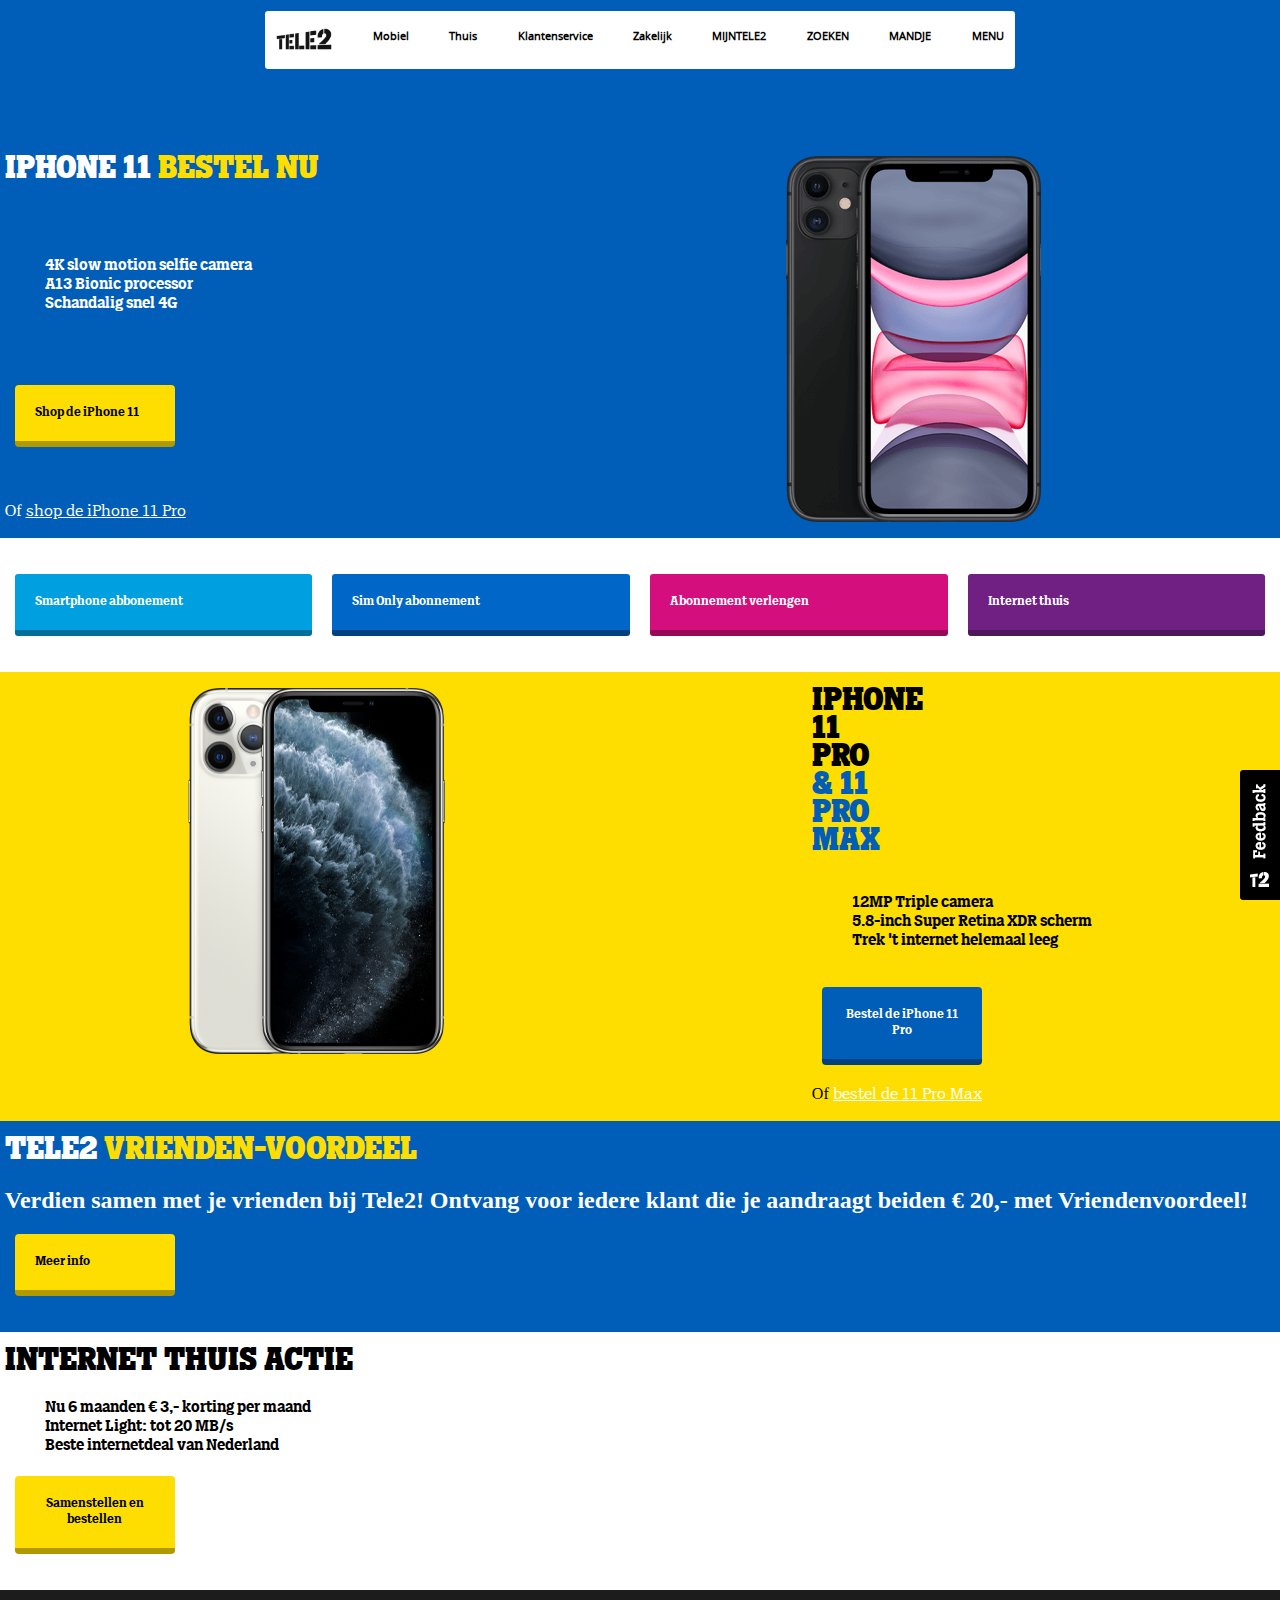
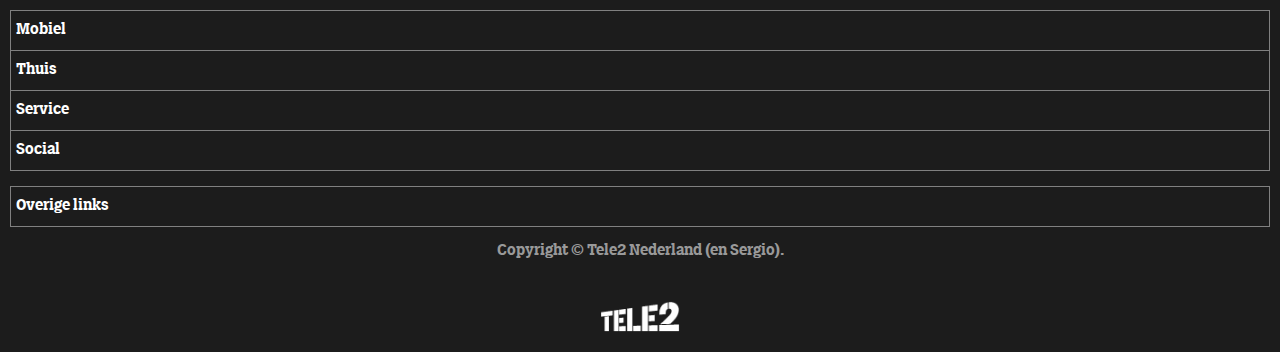
==== index.html @ 1129209d "Add files via upload" ====
<!DOCTYPE html>
<html lang="nl">
<head>
	<title>Tele2: Alles voor mobiel, vaste telefonie, internet & TV</title>
	<meta name="viewport" content="width=device-width, initial-scale=1.0">
	<link rel="stylesheet" type="text/css" href="css/style.css">
	<link rel="stylesheet" href="https://cdnjs.cloudflare.com/ajax/libs/font-awesome/5.11.2/css/all.min.css" integrity="sha256-+N4/V/SbAFiW1MPBCXnfnP9QSN3+Keu+NlB+0ev/YKQ=" crossorigin="anonymous" />
	<link rel="icon" type="image/png" href="images/favicon-16x16.png" sizes="16x16">
</head>
<body>
	<img src="images/feedback.png" alt="Feedback">
	<header>
		<nav>
			<!-- DESKTOP/MOBILE VERSION -->
			<ul>
				<li><img src="images/tele2.png" alt="Logo"></li>
				<li class="mobilehead"><a>Mobiel</a></li>
				<li class="mobilehead"><a>Thuis</a></li>
				<li class="mobilehead"><a>Klantenservice</a></li>
				<li class="mobilehead"><a>Zakelijk</a></li>
				<li><a>MIJNTELE2</a></li>
				<li><a>ZOEKEN</a></li>
				<li><a>MANDJE</a></li>
				<li class="hamburger"><a>MENU</a></li>
			</ul>
			<!-- SECOND MOBILE HEADER -->
			<ul class="hamburgerUl">
				<li>Mobiel</li>
				<li>Internet, TV & Bellen</li>
				<li>Klantenservice</li>
				<li>
					<div>
						<span>Account</span>
						<ul>
							<li>MijnTele2</li>
							<li>Webmail</li>
							<li>Contact</li>
						</ul>
					</div>
				</li>
				<li>
					<div>
						<span>Meer Tele2</span>
						<ul>
							<li>Zakelijk</li>
							<li>Wholesale</li>
						</ul>
					</div>
				</li>
				<li>
					<span>Trending</span>
					<ul>
						<li>
							<div>Apple iPhone 11</div>
						</li>
						<li><div>Samsung Galaxy S10</div></li>
						<li><div>Sim only abonnement</div></li>
					</ul>
				</li>
			</ul>
		</nav>
	</header>
	<main>
		<div>
			<section>
				<div>
					<div>
						<h1>
							iPhone 11
							<span>Bestel nu</span>
						</h1>

						<ul>
							<li><i class="fas fa-check"></i> 4K slow motion selfie camera</li>
							<li><i class="fas fa-check"></i> A13 Bionic processor</li>
							<li><i class="fas fa-check"></i> Schandalig snel 4G</li>
						</ul>

						<button>Shop de iPhone 11</button>

						<p>Of <a href="detail.html"><span>shop de iPhone 11 Pro</span></a></p>
					</div>
					<div>
						<img src="images/hero-iphone-11-black.png" class="desktop_image" alt="iPhone 11 Desktop">

						<img src="images/hero-mobile-iphone-11-black.png" class="mobile_image" alt="iPhone 11 Mobiel">
					</div>
				</div>
			</section>
			<section>
				<div>
					<button>
						Smartphone abbonement
					</button>
					<button>
						Sim Only abonnement
					</button>
				</div>
				<div>
					<button>
						Abonnement verlengen
					</button>
					<button>
						Internet thuis
					</button>
				</div>
			</section>
			<section id="desktopButtons">
				<div>
					<button>
						Smartphone abbonement
					</button>
					<button>
						Sim Only abonnement
					</button>

					<button>
						Abonnement verlengen
					</button>
					<button>
						Internet thuis
					</button>
				</div>
			</section>
			<section>
				<div>
					<div>
						<img src="images/hero-iphone-11-pro-max-space-gray-1.png" alt="iPhone 11 Max Desktop">

						<img src="images/hero-mobile-iphone-11-pro-max-space-gray.png" alt="iPhone 11 Max Mobile">
					</div>
					<div>
					<h1>
						iPhone 11 Pro
						<span>& 11 Pro Max</span>
					</h1>

					<ul>
						<li><i class="fas fa-check"></i> 12MP Triple camera</li>
						<li><i class="fas fa-check"></i> 5.8-inch Super Retina XDR scherm</li>
						<li><i class="fas fa-check"></i> Trek 't internet helemaal leeg</li>
					</ul>

					<button>Bestel de iPhone 11 Pro</button>

					<p>Of <a><span>bestel de 11 Pro Max</span></a></p>
					</div>
				</div>
			</section>
			<section>

				<h1>Tele2 <span>vrienden-voordeel</span></h1>
				<h2>Verdien samen met je vrienden bij Tele2! Ontvang voor iedere klant die je aandraagt beiden € 20,- met Vriendenvoordeel!</h2>

				<button>Meer info</button>

			</section>
			<section>

				<h1>Internet thuis <span>actie</span></h1>
				
				<ul>
					<li><i class="fas fa-check"></i> Nu 6 maanden € 3,- korting per maand</li>
					<li><i class="fas fa-check"></i> Internet Light: tot 20 MB/s</li>
					<li><i class="fas fa-check"></i> Beste internetdeal van Nederland</li>
				</ul>

				<button>Samenstellen en bestellen</button>

			</section>
		</div>
	</main>
			<footer>
				<div>Mobiel</div>
				<div>Thuis</div>
				<div>Service</div>
				<div>Social</div>
				<div>Overige links</div>
				<span>Copyright ©  Tele2 Nederland (en Sergio).</span>
			</footer>
			<footer>
				<img src="images/tele2-wit.png" alt="Logo Wit">
			</footer>
	<script src="js/script.js"></script>
</body>
</html>
---- css/style.css ----
@font-face {
  font-family: "tele2";
  src: url(../fonts/Tele2SlabWeb-Bold.woff);
}

@font-face {
	font-family: "tele2heavy";
	src: url(../fonts/Tele2SlabWeb-Heavy.ttf);
}

@font-face {
	font-family: "tele2regular";
	src: url(../fonts/Tele2SlabWeb-Regular.ttf);
}

@font-face {
	font-family: "tele2sans";
	src: url(../fonts/OpenSans-Regular.woff2);
}

* {
	box-sizing: border-box;
}

body {
	margin: 0;
}

body > img:first-child {
	position: fixed;
	right: 0;
	bottom: 0;
}

p {
	margin: 0;
}

/*----------HEADER-------------*/
header {
	height: 9vh;
	font-family: tele2sans;
}

header ul {
	list-style-type: none;
	display: flex;
	justify-content: space-between;
	background-color: #fff /*#01a3a4*/;
	margin: 0 auto;
	padding: 0.6em 0;
	flex-wrap: wrap;
}

header li {
	color: #000;
	font-weight: 700;
	padding: 0.6em 0;
	/*font-family: 'Roboto', sans-serif;*/
	/*font-family: 'Quicksand', sans-serif;*/
	font-size: 0.7rem;
	margin: 0 1em;
}

header li:first-child {
	max-width: 5em;
}

header a {
	text-decoration: none;
	color: #000;
}

header a:hover {
	color: #34495e;
	border-bottom: 2px solid #005EB8;
}

header a:active {
	color: #005EB8;
}

header img {
	cursor: pointer;
}

header ul li:first-child img {
	width: 3.5rem;
}

.mobilehead {
	display: none;
}

@media screen and (min-width: 48em /*768px*/) {
	header ul {
		width: 46.875rem;
		margin-top: 0.7rem;
		position: relative;
		padding: 0 auto;
		border-radius: 0.2em;
	}

	.mobilehead {
		display: block;
	}
}

.hamburgerUl {
	/*opacity: 0;*/
	/*height: 0;*/
	display: none;
}

.hamburgerUlActive {
	display: block;
}

/*-----------------------------*/

/*----------BOVEN-------------*/
a, button {
	cursor: pointer;
}

@media screen and (min-width: 48em /*768px*/) {
	main div:first-child section:first-child	 {
		margin-top: -6rem;
		padding-top: 10rem;
	}
}

main div:first-child section ul {
	font-family: "tele2", sans-serif;
	list-style-type: none;
}

/*ul:nth-child(2) li:before {
  content: "\f005";
    font-family: "Font Awesome 5 Free";
    padding: 0 	0.625rem 0 0;
}*/

main div:first-child section h1 {
	font-family: "tele2heavy", sans-serif;
	margin-top: 0;
	text-transform: uppercase;
	font-size: 2.0625rem;
	line-height: 1.75rem;
}

main div:first-child section:first-child h1 span {
	color: #FEDD00;
}

main div:first-child section button:nth-child(3) {
	background-color: #FEDD00;
	border: none;
	width: 12em;
	color: #000;
	padding: 1.25rem;
	margin: 1.25rem 0.625rem;
	border-radius: 0.3em;
	display: flex;
	border-bottom: 0.375rem solid #b19a00;
	font-family: tele2;
}

main div:first-child section button:nth-child(3):hover {
	background-color: #FFF000;
	border-bottom: 0.3125rem solid #B19A00;
	transition: 0.2s;
}

main div:first-child section button:nth-child(3):active {
	background-color: #FEDD00;
	border-bottom: 0.125rem solid #B19A00;
	transition: 0.2s;
}

main div:first-child section p span {
	text-decoration: underline;
	font-family: tele2regular;
}

main div:first-child section span:nth-child(3):hover {
	background-color: #009FDF;
	border-bottom: 0.375rem solid #006F9C;	
}

/*-----------------------------*/

main div:first-child section:nth-child(2) {
	color: #fff;
}

main div section:nth-child(2) div button {
	padding: 1.25rem;
	margin: 1.25rem 0;
	border: none;
	color: white;
	border-radius: 0.1875rem;
	display: flex;
	width: 100%;
}

main div section:nth-child(2) div button:first-child {
	background-color: #009FDF;
	border-bottom: 0.375rem solid #006F9C;
}

main div section:nth-child(2) div button:first-child:hover {
	background-color: #00ADF2;
	border-bottom: 0.3125rem solid #006F9C;
	transition: 0.2s;
}

main div section:nth-child(2) div button:first-child:active {
	background-color: #009FDF;
	transition: 0.2s;
}

main div section:nth-child(2) div button:nth-child(2) {
	background-color: #0066C8;
	border-bottom: 0.375rem solid #004280;
}

main div section:nth-child(2) div button:nth-child(2):hover {
	background-color: #005EB8;
	border-bottom: 0.25rem solid #004280;
	transition: 0.2s;
}

main div section:nth-child(2) div button:nth-child(2):active {
	background-color: #0066C8;
	border-bottom: 0.125rem solid #004280;
	transition: 0.2s;
}

main div section:nth-child(2) div:nth-child(2) button:nth-child(1) {
	background-color: #D40F7D;
	border-bottom: 0.375rem solid #940A57;
}

main div section:nth-child(2) div:nth-child(2) button:nth-child(1):hover {
	background-color: #E61088;
	border-bottom: 0.25rem solid #940A57;
	transition: 0.2s;
}

main div section:nth-child(2) div:nth-child(2) button:nth-child(1):active {
	background-color: #D40F7D;
	border-bottom: 0.125rem solid #940A57;
	transition: 0.2s;
}

main div section:nth-child(2) div:nth-child(2) button:nth-child(2) {
	background-color: #702082;
	border-bottom: 0.375rem solid #4E165B;
}

main div section:nth-child(2) div:nth-child(2) button:nth-child(2):hover {
	background-color: #7A238D;
	border-bottom: 0.25rem solid #4E165B;
	transition: 0.2s;
}

main div section:nth-child(2) div:nth-child(2) button:nth-child(2):active {
	background-color: #702082;
	border-bottom: 0.125rem solid #4E165B;
	transition: 0.2s;
}

/* BUTTONS DESKTOP */

#desktopButtons button {
	padding: 1.25rem;
	border: none;
	color: white;
	border-radius: 0.1875rem;
	display: flex;
	width: 100%;
}

#desktopButtons button:first-child {
	background-color: #009FDF;
	border-bottom: 0.375rem solid #006F9C;
}

#desktopButtons button:first-child:hover {
	background-color: #00ADF2;
	border-bottom: 0.3125rem solid #006F9C;
	transition: 0.2s;
}

#desktopButtons button:first-child:active {
	background-color: #009FDF;
	transition: 0.2s;
}

#desktopButtons button:nth-child(2) {
	background-color: #0066C8;
	border-bottom: 0.375rem solid #004280;
}

#desktopButtons button:nth-child(2):hover {
	background-color: #005EB8;
	border-bottom: 0.25rem solid #004280;
	transition: 0.2s;
}

#desktopButtons button:nth-child(2):active {
	background-color: #0066C8;
	border-bottom: 0.125rem solid #004280;
	transition: 0.2s;
}

#desktopButtons button:nth-child(3) {
	background-color: #D40F7D;
	border-bottom: 0.375rem solid #940A57;
}

#desktopButtons button:nth-child(3):hover {
	background-color: #E61088;
	border-bottom: 0.25rem solid #940A57;
	transition: 0.2s;
}

#desktopButtons button:nth-child(3):active {
	background-color: #D40F7D;
	border-bottom: 0.125rem solid #940A57;
	transition: 0.2s;
}

#desktopButtons button:nth-child(4) {
	background-color: #702082;
	border-bottom: 0.375rem solid #4E165B;
}

#desktopButtons button:nth-child(4):hover {
	background-color: #7A238D;
	border-bottom: 0.25rem solid #4E165B;
	transition: 0.2s;
}

#desktopButtons button:nth-child(4):active {
	background-color: #702082;
	border-bottom: 0.125rem solid #4E165B;
	transition: 0.2s;
}

/* THE END */

@media screen and (min-width: 30rem /*768px*/) {
	main div:first-child section:nth-child(2) {
		display: flex;
		justify-content: center;
	}
	
	main div section:nth-child(2) div {
		padding: 1.25rem 0.25rem;
		width: 20rem;
	}
	
	main div section:nth-child(2) div div {
		margin: 1.25rem 1.25rem;
		width: 100%;
	}
}

#desktopButtons {
	display: none;
}

@media screen and (min-width: 50em /*768px*/) {
	main div:first-child section:nth-child(2){
		display: none;
	}
	main div section:nth-child(2) div:nth-child(1) button:last-child {
		color: red;
	}
	main div section:nth-child(2) div:nth-child(2) button:last-child {
		color: red;
	}
	main div section:nth-child(2) div {
		display: none;
	}
	#desktopButtons {
		display: block;
		background-color: white;
	}
}

/* ---- MOBILE BOVENKANT ---- */

main div:first-child section:first-child {
	background-color: #005EB8;
	color: #fff;
}

main div:first-child section:first-child div {
	margin: 0 auto;
	display: flex;
	justify-content: space-between;
}

main div:first-child section:nth-child(3) div {
	margin: 0 auto;
	display: flex;
	justify-content: space-between;
}

main div:first-child section:nth-child(4) div {
	margin: 0 auto;
	display: flex;
	justify-content: space-between;
}

main div:first-child section:first-child div > div:nth-child(2) {

}

main div:first-child section:first-child div div:first-child {
	flex-direction: column;
}

main div:first-child section:nth-child(3) div div {
	flex-direction: column;
}

main div:first-child section:nth-child(4) div div {
	flex-direction: column;
}

section {
	padding: 1rem 0.3rem;
}

a {
	color: white;
}

main div:first-child section:first-child div:nth-child(2) {
	height: 100%;
}

main div:first-child section:first-child div > div:nth-child(2) img {
	margin: 0 auto;
}

main div:first-child section:first-child div:nth-child(2) {
/*	width: 40%;
	padding-left: 1.25rem;*/
}

/* ------------------------- */
/* ---- DESKTOP BOVENKANT ---- */

@media screen and (min-width: 48em /*768px*/) {
	main div:first-child section:first-child {
		background-color: #005EB8;
		color: #fff;
	}

	main div:first-child section:first-child div {
		margin: 0 auto;
	}

	main div:first-child section:first-child div div:first-child {
		/*margin: 0 auto;
		padding-right: 1.25rem;
		width: 60%;*/
		flex-direction: column;
		flex-grow: 1;
	}

	main div:first-child section:first-child div > div:nth-child(2) {
		flex-grow: 2;
	}

	main div:first-child section:first-child div > div:nth-child(2) img {
		/* margin: 0 auto; */
	}	
}

main div:first-child section:nth-child(3) {
	background-color: #F4F4F4;
}

main div:first-child section:nth-child(3) h1 {
}

main div:first-child section:nth-child(3) h1 span {
	color: #005EB8;
}

main div:first-child section:nth-child(3) button {
	background-color: #005EB8;
	color: #fff;
	width: 12em;
	padding: 1.25rem;
	margin: 1.25rem 0.625rem;
	border-radius: 0.3em;
	display: flex;
	border: none;
	border-bottom: 0.375rem solid #004280;
	font-family: tele2;
}

main div:first-child section:nth-child(4) button {
	background-color: red;
	color: #fff;
	width: 12em;
	padding: 1.25rem;
	margin: 1.25rem 0.625rem;
	border-radius: 0.3em;
	display: flex;
	border: none;
	border-bottom: 0.375rem solid #006F9C;
	font-family: tele2;
}

div img:first-child {
	display: none;
}

@media screen and (min-width: 48em /*768px*/) {
	div img:first-child	 {
		display: block;
	}
	div img:nth-child(2)	 {
		display: none;
	}
}

main div section:nth-child(4) {
	background-color: #FEDD00;
}

main div section:nth-child(4) h1 {
	width: 4rem;
}

main div section:nth-child(4) h1 span {
	color: #005EB8;
}

main div section:nth-child(4) h2 {
	font-family: tele2;
}

main div:first-child section:nth-child(4) button {
	background-color: #005EB8;
	color: #fff;
	width: 12em;
	padding: 1.25rem;
	margin: 1.25rem 0.625rem;
	border-radius: 0.3em;
	display: flex;
	border: none;
	border-bottom: 0.375rem solid #004280;
	font-family: tele2;
}

main div:first-child section:nth-child(4) button:hover {
	background-color: #0066C8;
	border-bottom: 0.3125rem solid #004280;
	transition: 0.2s;
}

main div:first-child section:nth-child(4) button:active {
	background-color: #005EB8;
	border-bottom: 0.125rem solid #004280;
	transition: 0.2s;
}

main div section:nth-child(5) {
	background-color: #005EB8;
}

main div section:nth-child(5) {
	color: white;
}

main div section:nth-child(5) h1 span {
	color: #FEDD00;
}

main div:first-child section:nth-child(5) button {
	background-color: #FEDD00;
	color: #000;
	width: 12em;
	padding: 1.25rem;
	margin: 1.25rem 0.625rem;
	border-radius: 0.3em;
	display: flex;
	border: none;
	border-bottom: 0.375rem solid #b19a00;
	font-family: tele2;
}

footer {
	background-color: #1C1C1C;
	color: white;
	display: flex;
	flex-direction: column;
	padding: 1.25rem 0 1.25rem 0;
	font-family: tele2;
}

footer div:first-child {
	border: 0.0625rem solid gray;
	border-bottom: none;
	padding: 0.625rem 0.3125rem;
	margin: 0 0.625rem;
}

footer div {
	border: 0.0625rem solid gray;
	border-bottom: none;
	padding: 0.625rem 0.3125rem;
	margin: 0 0.625rem;
}

footer div:nth-child(4) {
	border: 0.0625rem solid gray;
	padding: 0.625rem 0.3125rem;
	margin: 0 0.625rem;
}

footer div:nth-child(5) {
	border: 0.0625rem solid gray;
	padding: 0.625rem 0.3125rem;
	margin: 0.9375rem 0.625rem;
}

footer:last-child {
	background-color: #000;
	color: white;
	padding: 1.375em 0;
}

footer span {
	color: #999;
	margin: 0 0.625rem;
	text-align: center;
}

footer img {
	text-align: center;
	width: 5rem;
	margin: 0 auto;
}

/* ---- DETAIL SCHERM ---- */
#detailMain #lenen {
	display: flex;
	justify-content: center;
	padding: 10px 0;
	border-bottom: 1px solid #ccc;
}

/*#detailMain #prijs {
	position: fixed;
	background-color: white;
	color: black;
	bottom: 0;
	z-index: 3;
	height: 4.375rem;
	width: 100%;
}*/

/*#detailMain #prijzen {
	margin: 10px 0 10px 15px;
	line-height: 22px;
}*/

/*#detailMain div section div button {
	background-color: #E61088;
	color: white;
	border: none;
	border-bottom: #B60D6C;
}*/

#detailMain section:nth-child(2) {
	color: black;
}

#detailMain section:nth-child(3) {

}

#detailMain section:nth-child(3) img {
	display: block;
}
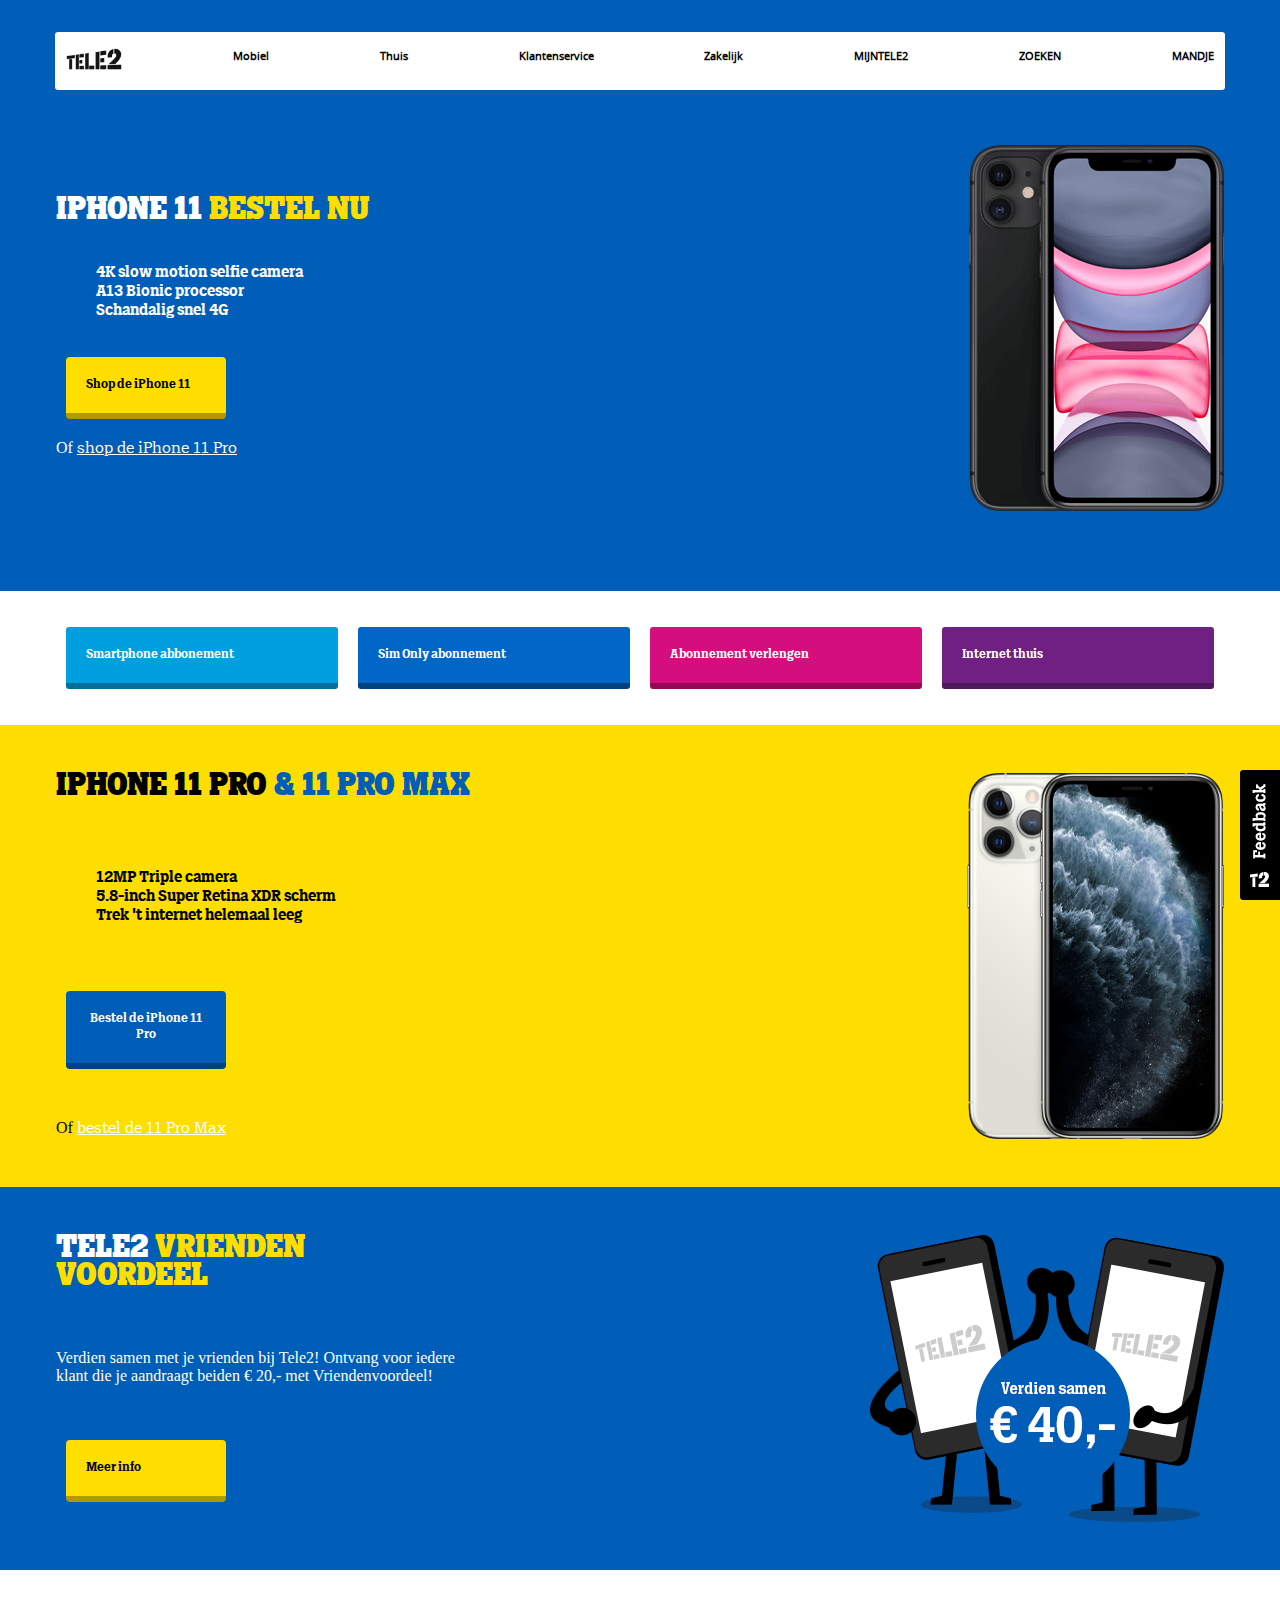
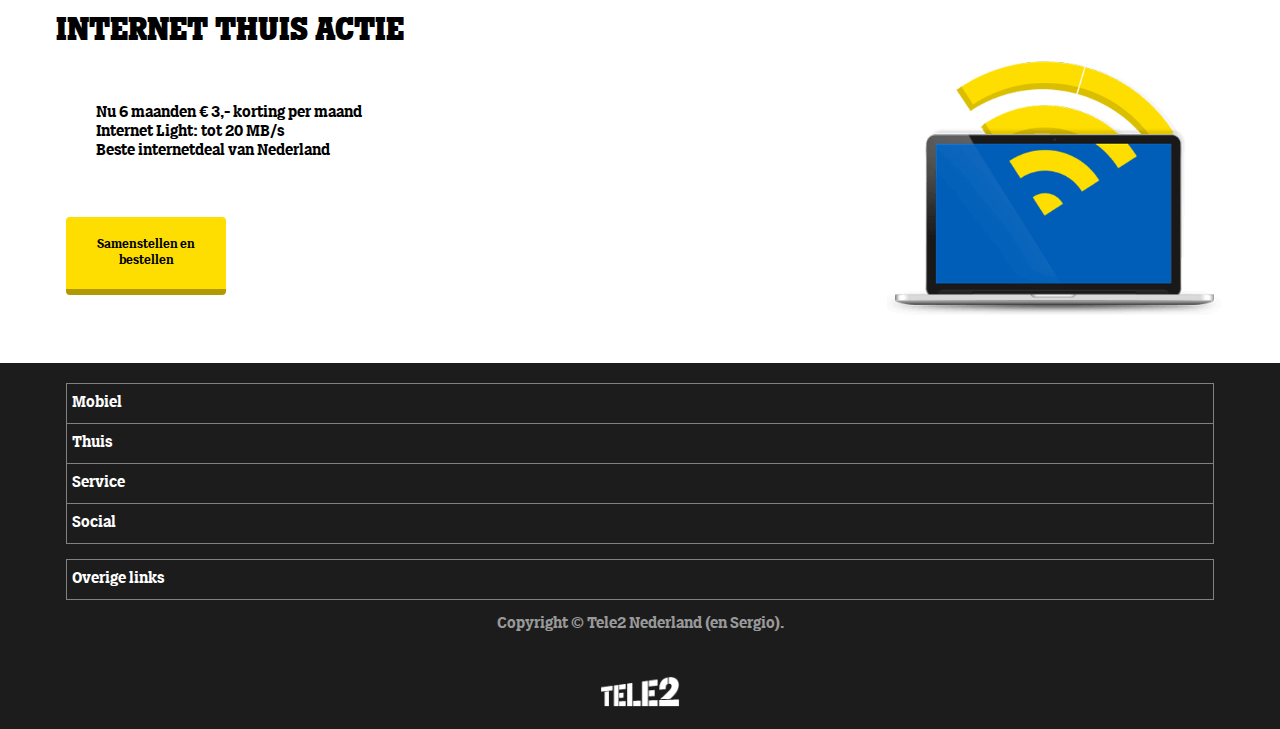
==== commit b307f0fd: "Add files via upload" ====
--- a/index.html
+++ b/index.html
@@ -125,51 +125,71 @@
 			<section>
 				<div>
 					<div>
-						<img src="images/hero-iphone-11-pro-max-space-gray-1.png" alt="iPhone 11 Max Desktop">
-
-						<img src="images/hero-mobile-iphone-11-pro-max-space-gray.png" alt="iPhone 11 Max Mobile">
-					</div>
-					<div>
-					<h1>
-						iPhone 11 Pro
-						<span>& 11 Pro Max</span>
-					</h1>
-
-					<ul>
-						<li><i class="fas fa-check"></i> 12MP Triple camera</li>
-						<li><i class="fas fa-check"></i> 5.8-inch Super Retina XDR scherm</li>
-						<li><i class="fas fa-check"></i> Trek 't internet helemaal leeg</li>
-					</ul>
-
-					<button>Bestel de iPhone 11 Pro</button>
-
-					<p>Of <a><span>bestel de 11 Pro Max</span></a></p>
-					</div>
-				</div>
-			</section>
-			<section>
-
-				<h1>Tele2 <span>vrienden-voordeel</span></h1>
-				<h2>Verdien samen met je vrienden bij Tele2! Ontvang voor iedere klant die je aandraagt beiden € 20,- met Vriendenvoordeel!</h2>
-
-				<button>Meer info</button>
-
-			</section>
-			<section>
-
-				<h1>Internet thuis <span>actie</span></h1>
-				
-				<ul>
-					<li><i class="fas fa-check"></i> Nu 6 maanden € 3,- korting per maand</li>
-					<li><i class="fas fa-check"></i> Internet Light: tot 20 MB/s</li>
-					<li><i class="fas fa-check"></i> Beste internetdeal van Nederland</li>
-				</ul>
-
-				<button>Samenstellen en bestellen</button>
-
+						<h1>
+							IPHONE 11 PRO
+							<span>& 11 PRO MAX</span>
+						</h1>
+
+						<ul>
+							<li><i class="fas fa-check"></i> 12MP Triple camera</li>
+							<li><i class="fas fa-check"></i> 5.8-inch Super Retina XDR scherm</li>
+							<li><i class="fas fa-check"></i> Trek 't internet helemaal leeg</li>
+						</ul>
+
+						<button>Bestel de iPhone 11 Pro</button>
+
+						<p>Of <a href="detail.html"><span>bestel de 11 Pro Max</span></a></p>
+					</div>
+					<div>
+						<img src="images/hero-iphone-11-pro-max-space-gray-1.png" class="desktop_image" alt="iPhone 11 Pro Desktop">
+
+						<img src="images/hero-mobile-iphone-11-pro-max-space-gray.png" class="mobile_image" alt="iPhone 11 Pro Mobiel">
+					</div>
+				</div>
+			</section>
+			<section>
+				<div>
+					<div>
+						<h1>
+							TELE2
+							<span>VRIENDEN<br>VOORDEEL</span>
+						</h1>
+
+						<p>Verdien samen met je vrienden bij Tele2! Ontvang voor iedere<br>klant die je aandraagt beiden € 20,- met Vriendenvoordeel!</p>
+
+						<button>Meer info</button>
+					</div>
+					<div>
+						<img src="images/vriendenvoordeel-blauw.png" class="desktop_image" alt="Vriendenvoordeel">
+					</div>
+				</div>
+			</section>
+			<section>
+				<div>
+					<div>
+						<h1>
+							INTERNET THUIS 
+							<span>ACTIE</span>
+						</h1>
+
+						<ul>
+							<li><i class="fas fa-check"></i> Nu 6 maanden € 3,- korting per maand</li>
+							<li><i class="fas fa-check"></i> Internet Light: tot 20  MB/s</li>
+							<li><i class="fas fa-check"></i> Beste internetdeal van Nederland</li>
+						</ul>
+
+						<button>Samenstellen en bestellen</button>
+					</div>
+					<div>
+						<img src="images/internet.png" class="desktop_image" alt="Internet">
+
+						<img src="images/hero-mobile-internet.png" class="mobile_image" alt="Internet Mobiel">
+					</div>
+				</div>
 			</section>
 		</div>
 	</main>
+	<div id='kleurFooter'>
 			<footer>
 				<div>Mobiel</div>
 				<div>Thuis</div>
@@ -181,6 +201,7 @@
 			<footer>
 				<img src="images/tele2-wit.png" alt="Logo Wit">
 			</footer>
+	</div>
 	<script src="js/script.js"></script>
 </body>
 </html>--- a/css/style.css
+++ b/css/style.css
@@ -46,7 +46,7 @@
 	list-style-type: none;
 	display: flex;
 	justify-content: space-between;
-	background-color: #fff /*#01a3a4*/;
+	background-color: #fff;
 	margin: 0 auto;
 	padding: 0.6em 0;
 	flex-wrap: wrap;
@@ -94,8 +94,8 @@
 
 @media screen and (min-width: 48em /*768px*/) {
 	header ul {
-		width: 46.875rem;
-		margin-top: 0.7rem;
+		width: 73.125rem;
+		margin-top: 2rem;
 		position: relative;
 		padding: 0 auto;
 		border-radius: 0.2em;
@@ -111,9 +111,16 @@
 	/*height: 0;*/
 	display: none;
 }
+@media screen and (min-width: 48em /*768px*/) {
+	.hamburger {
+		display: none;
+	}
+}
 
 .hamburgerUlActive {
 	display: block;
+	position: absolute;
+	width: 100%;
 }
 
 /*-----------------------------*/
@@ -125,8 +132,9 @@
 
 @media screen and (min-width: 48em /*768px*/) {
 	main div:first-child section:first-child	 {
-		margin-top: -6rem;
+		margin-top: -8rem;
 		padding-top: 10rem;
+		padding-bottom: 5rem;
 	}
 }
 
@@ -359,12 +367,12 @@
 	
 	main div section:nth-child(2) div {
 		padding: 1.25rem 0.25rem;
-		width: 20rem;
+		/* width: 128rem; */
 	}
 	
 	main div section:nth-child(2) div div {
-		margin: 1.25rem 1.25rem;
-		width: 100%;
+		/* margin: 1.25rem 1.25rem; */
+		/* width: 100%; */
 	}
 }
 
@@ -416,6 +424,18 @@
 	justify-content: space-between;
 }
 
+main div:first-child section:nth-child(5) div {
+	margin: 0 auto;
+	display: flex;
+	justify-content: space-between;
+}
+
+main div:first-child section:nth-child(6) div {
+	margin: 0 auto;
+	display: flex;
+	justify-content: space-between;
+}
+
 main div:first-child section:first-child div > div:nth-child(2) {
 
 }
@@ -429,6 +449,14 @@
 }
 
 main div:first-child section:nth-child(4) div div {
+	flex-direction: column;
+}
+
+main div:first-child section:nth-child(5) div div {
+	flex-direction: column;
+}
+
+main div:first-child section:nth-child(6) div div {
 	flex-direction: column;
 }
 
@@ -462,8 +490,35 @@
 		color: #fff;
 	}
 
+	section:nth-child(4) {
+		padding: 3rem 0.3rem;
+	}
+
+	section:nth-child(5) {
+		padding: 3rem 0.3rem;
+	}
+
+	section:nth-child(6) {
+		padding: 3rem 0.3rem;
+	}
+
+	section:nth-child(1) div,
+	section:nth-child(3) div,
+	section:nth-child(4) div:nth-child(1),
+	section:nth-child(5) div:nth-child(1),
+	section:nth-child(6) div:nth-child(1),
+	footer  {
+		margin: 0 auto;
+		display: flex;
+		justify-content: center;
+		width: 73rem;
+	}
+
 	main div:first-child section:first-child div {
 		margin: 0 auto;
+		display: flex;
+		justify-content: center;
+		width: 73rem;
 	}
 
 	main div:first-child section:first-child div div:first-child {
@@ -479,8 +534,12 @@
 	}
 
 	main div:first-child section:first-child div > div:nth-child(2) img {
-		/* margin: 0 auto; */
+		margin-right: 0;
 	}	
+}
+
+section:nth-child(6) img {
+	width: 100%;
 }
 
 main div:first-child section:nth-child(3) {
@@ -537,10 +596,6 @@
 	background-color: #FEDD00;
 }
 
-main div section:nth-child(4) h1 {
-	width: 4rem;
-}
-
 main div section:nth-child(4) h1 span {
 	color: #005EB8;
 }
@@ -599,6 +654,10 @@
 	font-family: tele2;
 }
 
+#kleurFooter {
+	background-color: #1C1C1C;
+}
+
 footer {
 	background-color: #1C1C1C;
 	color: white;
@@ -635,8 +694,6 @@
 }
 
 footer:last-child {
-	background-color: #000;
-	color: white;
 	padding: 1.375em 0;
 }
 
@@ -653,43 +710,295 @@
 }
 
 /* ---- DETAIL SCHERM ---- */
-#detailMain #lenen {
+/*#detailMain #lenen {
 	display: flex;
 	justify-content: center;
 	padding: 10px 0;
 	border-bottom: 1px solid #ccc;
-}
-
-/*#detailMain #prijs {
-	position: fixed;
-	background-color: white;
+}*/
+
+#detailMain button, input:nth-child(3) {
+	border: none;
+	width: 12em;
+	padding: 1.25rem;
+	margin: 1.25rem 0.625rem;
+	border-radius: 0.3em;
+	display: flex;
+	font-family: tele2;
+}
+/* --- TELE2 VRIENDENVOORDEEL --- */
+#detailMain section:nth-child(1) {
+	background-color: #fedd00;
 	color: black;
-	bottom: 0;
-	z-index: 3;
-	height: 4.375rem;
+}
+
+#detailMain section:nth-child(1) div {
+	display: block;
+}
+
+#detailMain section:nth-child(1) img {
 	width: 100%;
-}*/
-
-/*#detailMain #prijzen {
-	margin: 10px 0 10px 15px;
-	line-height: 22px;
-}*/
-
-/*#detailMain div section div button {
-	background-color: #E61088;
+}
+
+#detailMain section:nth-child(1) h1 {
+	font-size: 2.625em;
+	line-height: .78571429;
+}
+
+#detailMain section:nth-child(1) p {
+	font-size: 1.25rem;
+	line-height: 1.1;
+	font-family: 'tele2';
+}
+
+#detailMain section:nth-child(1) span {
+	color: #005eb8;
+}
+
+#detailMain section:nth-child(1) button {
+	background-color: #005eb8;
+	color: #fff;
+	border-bottom: 0.375rem solid #004280;
+	font-size: 1.125rem;
+}
+
+#detailMain section:nth-child(1) button:hover {
+	background-color: #005EB8;
+	border-bottom: 0.25rem solid #004280;
+	transition: 0.2s;
+}
+
+#detailMain section:nth-child(1) button:active {
+	background-color: #0066C8;
+	border-bottom: 0.125rem solid #004280;
+	transition: 0.2s;
+}
+
+@media screen and (min-width: 48em /*768px*/) {
+	#detailMain section:nth-child(2) {
+		margin: 0 auto;
+		display: flex;
+		justify-content: space-between;
+	}
+
+	#detailMain section:nth-child(1) div {
+		display: flex;
+	}
+
+	#detailMain section:nth-child(1) img {
+		width: 20rem;
+	}
+
+}
+/* ---------------------- */
+
+/* --- 20 voor jou 20 voor de andere --- */
+#detailMain section:nth-child(2) {
+	background-color: #005EB8;
+	text-align: center;
+	display: block;
 	color: white;
-	border: none;
-	border-bottom: #B60D6C;
-}*/
-
-#detailMain section:nth-child(2) {
-	color: black;
-}
-
+}
+
+#detailMain section:nth-child(2) h1 {
+	color: #fff;
+	font-size: 2.625em;
+	line-height: .78571429;
+}
+
+#detailMain section:nth-child(2) span {
+	color: #fedd00;
+}
+
+#detailMain section:nth-child(2) h2 {
+	font-size: 1.25rem;
+	font-family: 'tele2';
+	line-height: 1.1;
+}
+
+#detailMain section:nth-child(2) h3 {
+	text-align: left;
+	line-height: 1.375;
+	font-family: 'tele2regular';
+	font-weight: 300;
+	font-size: 1rem;
+}
+
+#detailMain section:nth-child(2) button {
+	margin: 0 auto;
+	background-color: #FEDD00;
+	cursor: pointer;
+	font-family: 'tele2';
+	font-size: 1.125rem;
+	line-height: 1;
+	color: #000;
+	border-bottom: 0.375rem solid #b19a00;
+	width: 9rem;
+	text-align: center;
+}
+
+#detailMain section:nth-child(2) button:hover {
+	background-color: #FFF000;
+	border-bottom: 0.3125rem solid #B19A00;
+	transition: 0.2s;
+}
+
+#detailMain section:nth-child(2) button:active {
+	background-color: #FEDD00;
+	border-bottom: 0.125rem solid #B19A00;
+	transition: 0.2s;
+}
+
+@media screen and (min-width: 48em /*768px*/) {
+	#detailMain section:nth-child(2) {
+		display: block;
+	}
+	#detailMain section:nth-child(2) div {
+		display: block;
+		margin: 0 auto;
+		width: 73rem;
+	}
+}
+/* ---------------------- */
+
+/* --- HOE WERKT HET? --- */
 #detailMain section:nth-child(3) {
-
+	background-color: #fff;
+	display: flex;
+	flex-direction: column;
+}
+
+#detailMain section:nth-child(3) div {
+	display: flex;
+	flex-direction: column;
+}
+
+#detailMain section:nth-child(3) h1 {
+	font-size: 1.375em;
+	line-height: 1;
+	font-family: 'tele2';
+}
+
+#detailMain section:nth-child(3) p {
+	font-size: .875rem;
+	line-height: 1.375rem;
+	font-family: 'tele2sans';
+	text-align: center;
+}
+
+#detailMain section:nth-child(3) div h1 {
+	font-size: 1.25rem;
+	line-height: 1.1;
+	font-family: 'tele2';
+	text-align: center;
+	margin: 0 0 1.375rem;
+}
+
+#detailMain section:nth-child(3) div p {
+	font-size: 1rem;
+	line-height: 1.375;
+	font-family: 'tele2regular';
+	font-weight: 400;
+	margin: 0 0 1.375rem;
 }
 
 #detailMain section:nth-child(3) img {
 	display: block;
-}+	max-width: 100%;
+	height: auto;
+	margin-left: auto;
+	margin-right: auto;
+	margin-bottom: 1.375rem;
+}
+/* ---------------------- */
+
+/* -------AANMELDEN-------*/
+#detailMain section:nth-child(4) h1 {
+	font-size: 2.625em;
+	line-height: .78571429;
+	font-family: 'tele2heavy';
+}
+
+#detailMain section:nth-child(4) p {
+	font-size: 1.25rem;
+	line-height: 1.1;
+	font-family: 'tele2';
+}
+
+#detailMain section:nth-child(4) input {
+	padding: 10px;
+	font-size: 1em;
+	background-color: #F5F5F5;
+	border: 1px solid #F5F5F5;
+	width: 100%;
+	margin: auto;
+	margin-top: 10px;
+}
+
+#detailMain section:nth-child(4) input:nth-child(3) {
+	background-color: #005eb8;
+	color: #fff;
+	border: none;
+	border-bottom: 0.375rem solid #004280;
+}
+
+#detailMain section:nth-child(4) input:nth-child(3) {
+	background-color: #005EB8;
+	border-bottom: 0.25rem solid #004280;
+	transition: 0.2s;
+}
+
+#detailMain section:nth-child(4) input:nth-child(3) {
+	background-color: #0066C8;
+	border-bottom: 0.125rem solid #004280;
+	transition: 0.2s;
+}
+
+@media screen and (min-width: 48em /*768px*/) {
+	#detailMain section:nth-child(4) div {
+		display: flex;
+		flex-direction: row;
+		margin: 0 auto;
+		width: 73rem;
+	}
+	#detailMain section:nth-child(4) div:nth-child(2) {
+		flex-direction: column;
+	}
+}
+/* ---------------------- */
+/* -------VRAGEN--------- */
+
+#detailMain section:nth-child(5) {
+	background-color: #fff;
+	color: #000;
+}
+
+#detailMain section:nth-child(5) h1 {
+	font-size: 1.375em;
+	line-height: 1;
+	font-family: 'tele2';
+}
+
+#detailMain section:nth-child(5) div h2 {
+	font-size: 1em;
+	line-height: 1.5em;
+	font-family: 'tele2regular';
+	font-weight: 400;
+}
+
+#detailMain section:nth-child(5) div {
+	font-size: 1em;
+	transition: all .2s ease-in-out;
+	padding: 1.1em 2.0625em 1.1em .9375em;
+	cursor: pointer;
+	line-height: 1.5em;
+	border-bottom: 1px solid #ccc;
+}
+
+@media screen and (min-width: 48em /*768px*/) {
+	#detailMain section:nth-child(5) {
+		margin: 0 auto;
+		width: 73rem;
+	}
+}
+/* ---------------------- */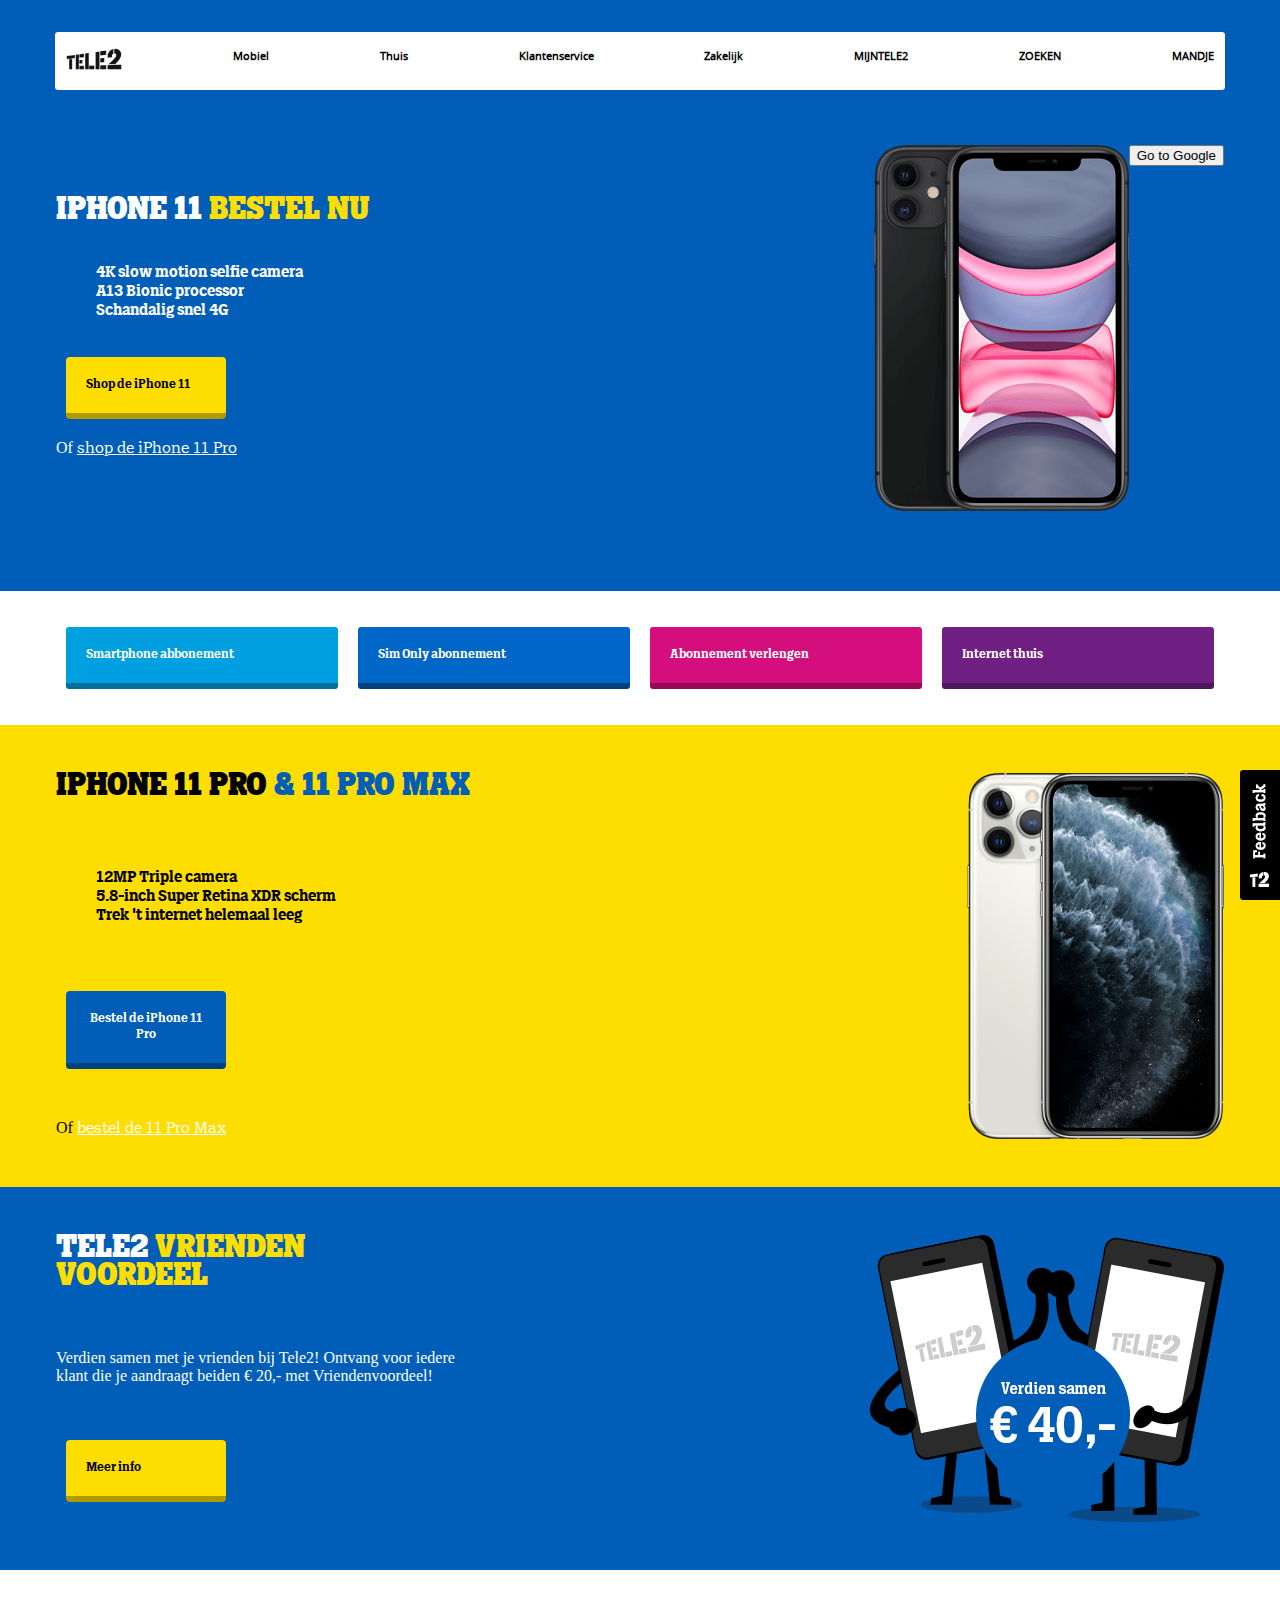
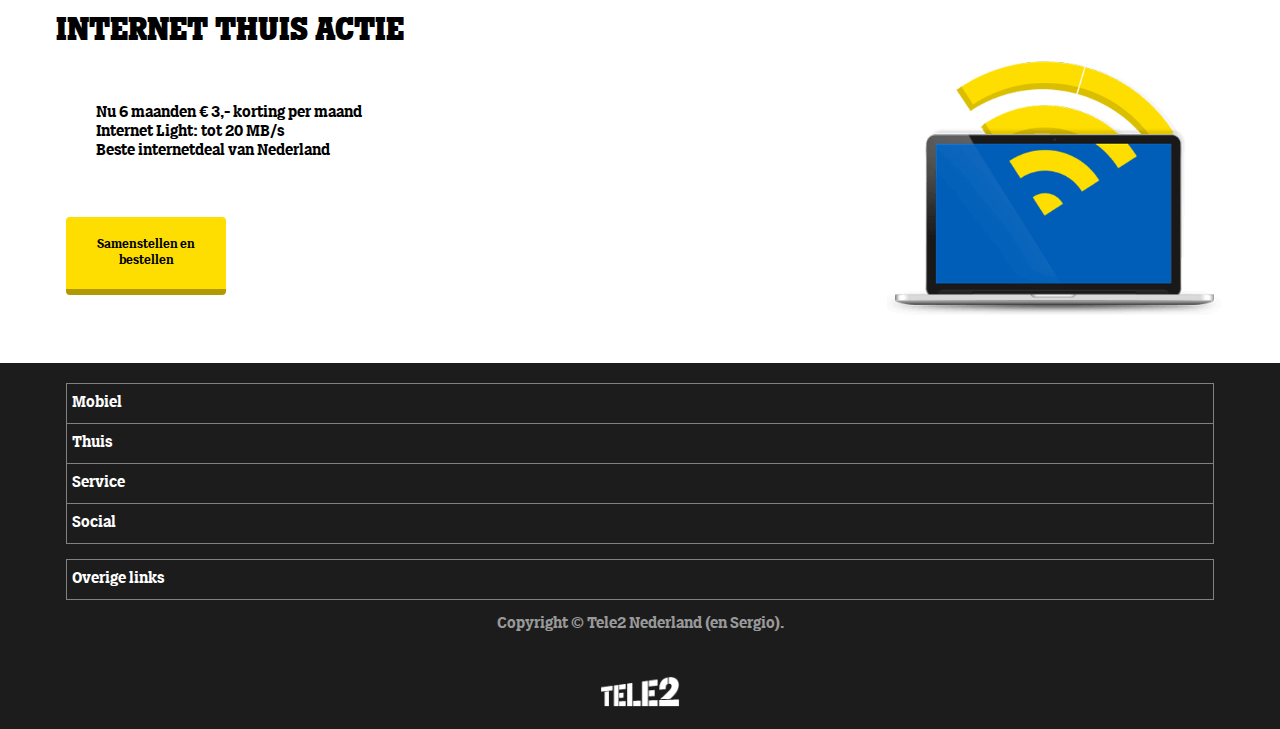
==== commit a0be68df: "Added files from finale" ====
--- a/index.html
+++ b/index.html
@@ -85,6 +85,9 @@
 
 						<img src="images/hero-mobile-iphone-11-black.png" class="mobile_image" alt="iPhone 11 Mobiel">
 					</div>
+					<form action="detail.html">
+    <input type="submit" value="Go to Google" />
+</form>
 				</div>
 			</section>
 			<section>
@@ -92,6 +95,7 @@
 					<button>
 						Smartphone abbonement
 					</button>
+
 					<button>
 						Sim Only abonnement
 					</button>
--- a/css/style.css
+++ b/css/style.css
@@ -74,6 +74,11 @@
 header a:hover {
 	color: #34495e;
 	border-bottom: 2px solid #005EB8;
+}
+
+header a img {
+	text-decoration: none;
+	border-bottom: none;
 }
 
 header a:active {
@@ -864,6 +869,7 @@
 /* --- HOE WERKT HET? --- */
 #detailMain section:nth-child(3) {
 	background-color: #fff;
+	text-align: center;
 	display: flex;
 	flex-direction: column;
 }
